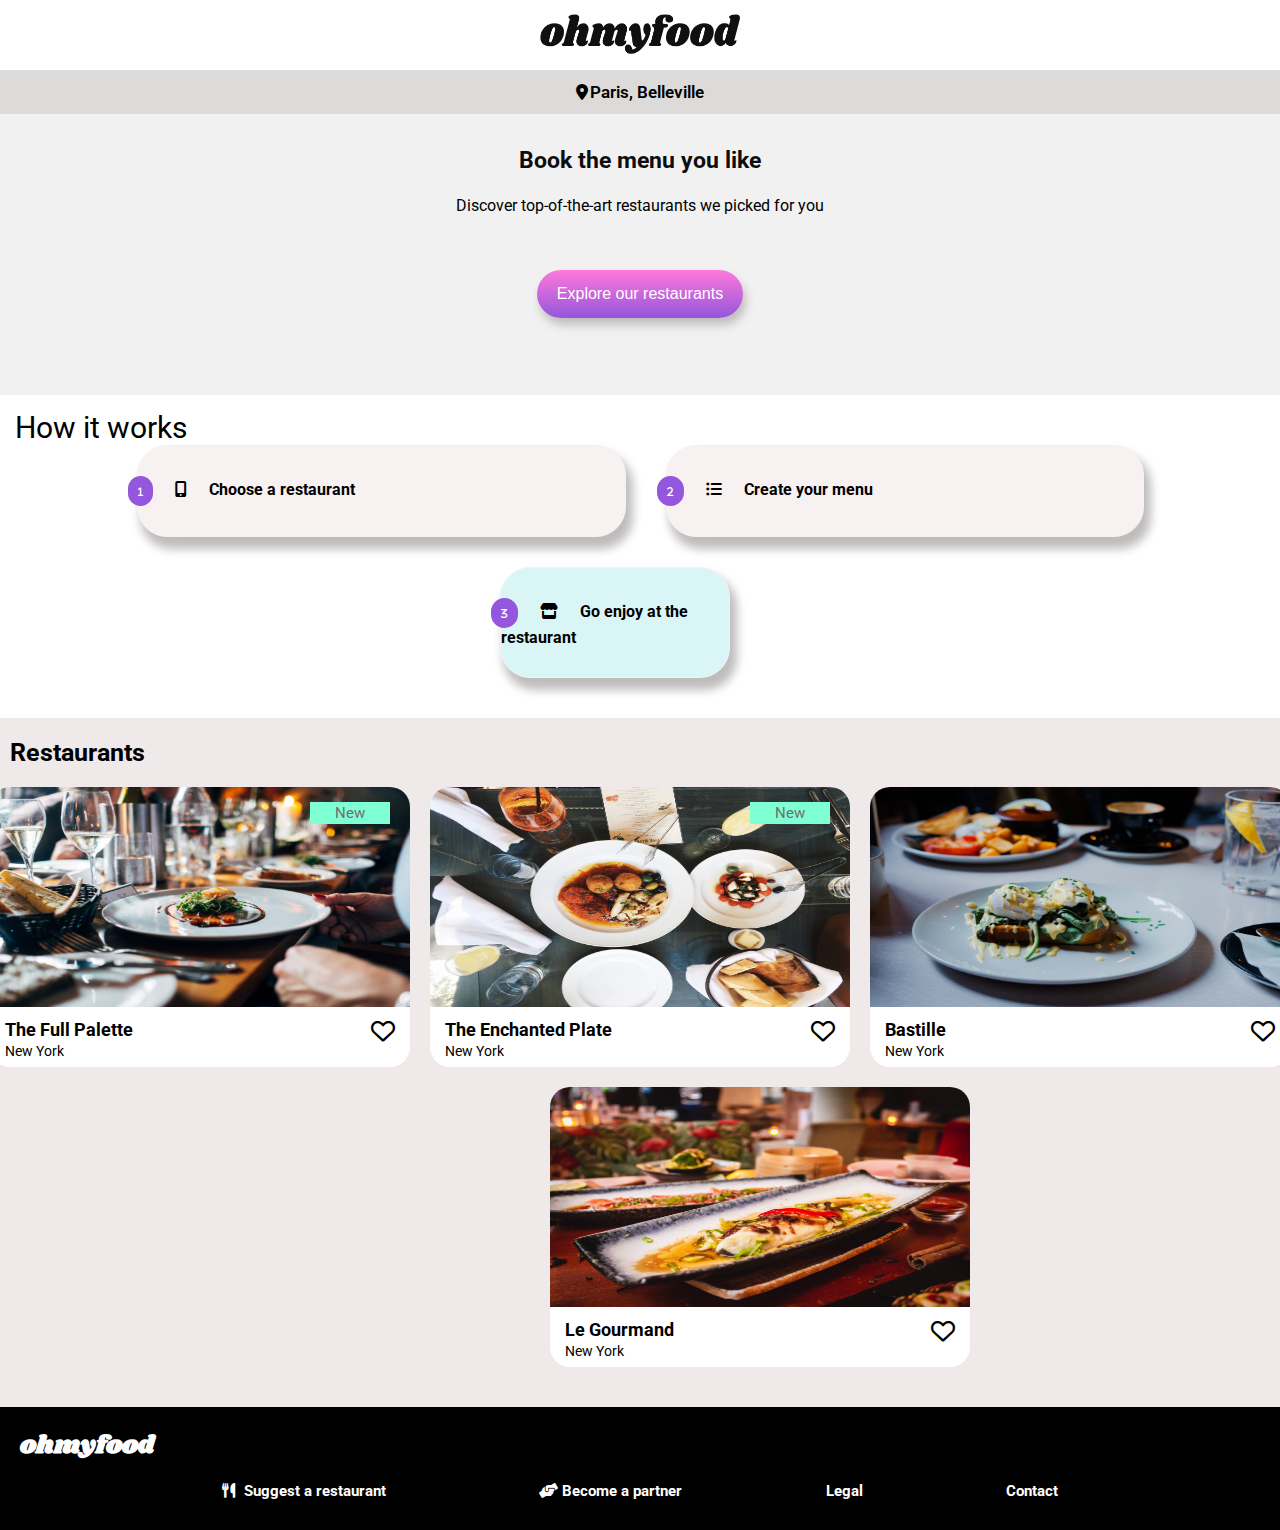
==== index.html @ 6aae21ef "first commit" ====
<!DOCTYPE html>
<html lang="en">
    <head>
        <meta charset="UTF-8">
        <meta name="viewport" content="width=width-device, initial-scale=1.0">
        <link rel="stylesheet" href="sass/main.css">
        <link rel="stylesheet"
          href=https://cdnjs.cloudflare.com/ajax/libs/font-awesome/6.0.0/css/all.min.css>
          <link href="https://fonts.googleapis.com/css2?family=Roboto&amp;display=swap" rel="stylesheet">
          <link href="https://fonts.googleapis.com/css2?family=Shrikhand&amp;display=swap" rel="stylesheet">
        <title> 
            ohmyfood
        </title>
    </head>
    <body>
        <div class="u-center-logo">
            <img id="logo" class="u-center-logo__img-logo"  src="Photo\ohmyfood.png" alt="logo">
        </div>
        <div class="u-center-location">
            <i class="u-center-location__icon fa-solid fa-location-dot"></i>
            <p class="u-center-location__text">Paris, Belleville</p>   
        </div>

        <div class="head">
            <h1 class="head__title">Book the menu you like</h1>
            <p class="head__first-paragraph"> Discover top-of-the-art restaurants we picked for you </p>
            <button class="head__first-btn" ><p  class="head__first-btn__text">Explore our restaurants</p></button>
        </div>
      <p class="sec-paragraph">How it works</p>


      <div class="how-it-works">
      <div class="how-it-works__first-row">
          <div class="how-it-works__btn how-it-works__btn--grey">
                <i class="fa-solid fa-1 how-it-works__btn__nr"></i>
                <i class="fa-solid fa-mobile-screen-button how-it-works__btn__icon"></i> 
               <p class="how-it-works__btn__text"> Choose a restaurant</p>
          </div>

          <div class="how-it-works__btn how-it-works__btn--grey">
            
                <i class="fa-solid fa-2 how-it-works__btn__nr"></i>
                <i class="fa-solid fa-list-ul how-it-works__btn__icon"></i>
                <p class="how-it-works__btn__text">Create your menu</p>
          </div>
      </div>

          <div class="how-it-works__btn how-it-works__btn--blue">
            
            
                <i class="fa-solid fa-3 how-it-works__btn__nr"></i>
                <i class="fa-solid fa-store how-it-works__btn__icon"></i>
                <p class="how-it-works__btn__text"> Go enjoy at the restaurant</p>
          </div> 
      </div>

      <div class="restaurants">
          <p class="restaurants__text">Restaurants</p>
          <div class="restaurants__first-row">
              <a class="link" href="file:///C:/Users/erisa/OneDrive/Desktop/Project_2_vs/palette.html">
          <figure class="restaurants__fig">
              <div class="restaurants__fig__new"><div class="restaurants__fig__new__top-right">New</div>
              <img  src="Photo/restaurants/jay-wennington-N_Y88TWmGwA-unsplash.jpg" 
              class="restaurants__fig__img "></div>
              <figcaption class="restaurants__fig__figcaption"><div class="div-nameRestaurant-heart">
                  <span class="restaurants__fig__name">The Full Palette </span>
                <i class="fa-regular fa-heart"></i></div>
                <p class="New-York">New York</p>
            </figcaption>
          </figure>
          </a>

          <a class="link" href="file:///C:/Users/erisa/OneDrive/Desktop/Project_2_vs/enchanted.html">
          <figure class="restaurants__fig">
            <div class="restaurants__fig__new"><div class="restaurants__fig__new__top-right">New</div>
            <img  src="Photo/restaurants/stil-u2Lp8tXIcjw-unsplash.jpg" 
            class="restaurants__fig__img "></div> 
            
            <figcaption class="restaurants__fig__figcaption"><div class="div-nameRestaurant-heart">
                <span class="restaurants__fig__name">The Enchanted Plate</span>
                 <i class="fa-regular fa-heart"></i></div>
                 <p class="New-York">New York</p>
                </figcaption>
        </figure>
          </a>

          <a class="link" href="file:///C:/Users/erisa/OneDrive/Desktop/Project_2_vs/bastille.html">
        <figure class="restaurants__fig">
            <img src="Photo/restaurants/toa-heftiba-DQKerTsQwi0-unsplash.jpg" 
            class="restaurants__fig__img" >
            <figcaption class="restaurants__fig__figcaption"><div class="div-nameRestaurant-heart">
                <span class="restaurants__fig__name">Bastille</span>
                <i class="fa-regular fa-heart"></i></div>
                <p class="New-York">New York</p>
            </figcaption>
        </figure>
          </a>
      </div>

        
      <div class="restaurants__sec-row">
          <a class="link" href="file:///C:/Users/erisa/OneDrive/Desktop/Project_2_vs/leGourmand.html">
        <figure class="restaurants__fig">
            <img src="Photo/restaurants/louis-hansel-shotsoflouis-qNBGVyOCY8Q-unsplash.jpg" class="restaurants__fig__img">
            <figcaption class="restaurants__fig__figcaption">
                <div class="div-nameRestaurant-heart"><span class="restaurants__fig__name">Le Gourmand</span>
                <i class="fa-regular fa-heart"></i></div>
                <p class="New-York">New York</p>
            </figcaption>
        </figure>
    </a>
      </div>
      </div>
      <footer class="footer">
        <a class="footer__title"  href="#">ohmyfood</a>
        <div class="footer__paragraphs">
            <p class="footer__paragraphs__info">
                <i class="fa-solid fa-utensils footer__paragraphs__info__utensils"></i>
                Suggest a restaurant</p>
            <p class="footer__paragraphs__info footer__paragraphs__info--2">
                <i class="fa-solid fa-handshake-angle fotter__paragraphs__info__handshake"></i>
                Become a partner</p>
            <p class="footer__paragraphs__info">Legal</p>
            <p class="footer__paragraphs__info">Contact</p>
        </div> 
    </footer>
    
    </body>
</html>
---- sass/main.css ----
@-webkit-keyframes filling-heart {
  0% {
    background-color: white;
  }
  30% {
    background-color: #cd5b9d;
    -webkit-box-shadow: #cd5b9d;
            box-shadow: #cd5b9d;
  }
  100% {
    background-color: #cd5b9d;
    color: #cd5b9d;
    -webkit-box-shadow: #cd5b9d;
            box-shadow: #cd5b9d;
  }
}

@keyframes filling-heart {
  0% {
    background-color: white;
  }
  30% {
    background-color: #cd5b9d;
    -webkit-box-shadow: #cd5b9d;
            box-shadow: #cd5b9d;
  }
  100% {
    background-color: #cd5b9d;
    color: #cd5b9d;
    -webkit-box-shadow: #cd5b9d;
            box-shadow: #cd5b9d;
  }
}

@-webkit-keyframes moveInBottom {
  0% {
    opacity: 0;
    -webkit-transform: translateY(2rem);
            transform: translateY(2rem);
  }
  20% {
    opacity: 0;
  }
  70% {
    opacity: 0.5;
  }
  100% {
    opacity: 1;
    -webkit-transform: translate(0);
            transform: translate(0);
  }
}

@keyframes moveInBottom {
  0% {
    opacity: 0;
    -webkit-transform: translateY(2rem);
            transform: translateY(2rem);
  }
  20% {
    opacity: 0;
  }
  70% {
    opacity: 0.5;
  }
  100% {
    opacity: 1;
    -webkit-transform: translate(0);
            transform: translate(0);
  }
}

@-webkit-keyframes shiftButton {
  0% {
    opacity: 0;
    -webkit-transform: translateX(1rem);
            transform: translateX(1rem);
  }
  100% {
    -webkit-transform: translate(-5.5rem);
            transform: translate(-5.5rem);
    opacity: 1;
  }
}

@keyframes shiftButton {
  0% {
    opacity: 0;
    -webkit-transform: translateX(1rem);
            transform: translateX(1rem);
  }
  100% {
    -webkit-transform: translate(-5.5rem);
            transform: translate(-5.5rem);
    opacity: 1;
  }
}

@-webkit-keyframes shiftPrice {
  0% {
    left: 0rem;
    top: 0rem;
  }
  100% {
    right: 5.5rem;
    top: 0rem;
  }
}

@keyframes shiftPrice {
  0% {
    left: 0rem;
    top: 0rem;
  }
  100% {
    right: 5.5rem;
    top: 0rem;
  }
}

/*@keyframes textRetreat {
    0% { width:29.5rem;

    }

    100%{
    width: 24rem;
    white-space: nowrap;
    overflow: hidden;
    text-overflow: ellipsis;
    resize: horizontal;
    }
  }*/
@-webkit-keyframes rotate {
  50% {
    -webkit-transform: rotate(180deg);
            transform: rotate(180deg);
  }
}
@keyframes rotate {
  50% {
    -webkit-transform: rotate(180deg);
            transform: rotate(180deg);
  }
}

/* Here will go the basic definitions of our entire project , they are valuable for all our project*/
* {
  margin: 0;
  padding: 0;
  -webkit-box-sizing: border-box;
          box-sizing: border-box;
}

html {
  font-size: 62.5%;
}

body {
  font-family: 'Roboto', sans-serif;
}

.head__first-btn {
  border: none;
  margin-bottom: 2.2rem;
  padding: 1.5rem 2rem 1.5rem 2rem;
  border-radius: 3rem;
  background: -webkit-gradient(linear, left top, left bottom, from(#FF79DA), to(#9356DC));
  background: linear-gradient(#FF79DA, #9356DC);
  -webkit-box-shadow: 3px 7px 10px #bfbcbc;
          box-shadow: 3px 7px 10px #bfbcbc;
}

.head__first-btn:hover {
  background: #e96fd5;
  -webkit-box-shadow: 5px 10px 10px #bfbcbc;
          box-shadow: 5px 10px 10px #bfbcbc;
}

.head__first-btn__text {
  color: white;
  font-size: 1.6rem;
}

.head__first-btn--order {
  margin-left: 60rem;
  margin-right: 60rem;
  margin-top: 7rem;
  margin-bottom: 3rem;
}

.fa-heart {
  font-size: x-large;
}

.fa-heart:hover {
  border-top-left-radius: 2rem;
  border-top-right-radius: 2rem;
  border-bottom-left-radius: 4rem;
  border-bottom-right-radius: 4rem;
  border-radius: 10rem;
  -webkit-animation-name: filling-heart;
          animation-name: filling-heart;
  -webkit-animation-duration: 1.5s;
          animation-duration: 1.5s;
  -webkit-animation-fill-mode: forwards;
          animation-fill-mode: forwards;
  -webkit-animation-timing-function: ease-out;
          animation-timing-function: ease-out;
  -webkit-clip-path: path("M12 4.419c-2.826-5.695-11.999-4.064-11.999 3.27 0 7.27 9.903 10.938 11.999 15.311 2.096-4.373 12-8.041 12-15.311 0-7.327-9.17-8.972-12-3.27z");
          clip-path: path("M12 4.419c-2.826-5.695-11.999-4.064-11.999 3.27 0 7.27 9.903 10.938 11.999 15.311 2.096-4.373 12-8.041 12-15.311 0-7.327-9.17-8.972-12-3.27z");
}

.u-center-logo {
  text-align: center;
}

.u-center-logo__img-logo {
  width: 20rem;
  height: 4rem;
  margin-top: 1.4rem;
  margin-bottom: 1.4rem;
}

.footer {
  display: -webkit-box;
  display: -ms-flexbox;
  display: flex;
  -webkit-box-orient: vertical;
  -webkit-box-direction: normal;
      -ms-flex-direction: column;
          flex-direction: column;
  padding-top: 2rem;
  background-color: black;
  padding-bottom: 3rem;
}

.footer__title {
  font-family: Shrikhand, cursive;
  text-decoration: none;
  font-size: 2.5rem;
  color: white;
  font-weight: bolder;
  height: 1.5rem;
  margin-bottom: 2rem;
  margin-left: 2rem;
}

.footer__paragraphs {
  display: -webkit-box;
  display: -ms-flexbox;
  display: flex;
  -webkit-box-orient: horizontal;
  -webkit-box-direction: normal;
      -ms-flex-direction: row;
          flex-direction: row;
  -ms-flex-pack: distribute;
      justify-content: space-around;
  padding-top: 2rem;
  margin-left: 15rem;
  margin-right: 15rem;
}

.footer__paragraphs__info {
  font-size: 1.5rem;
  font-weight: bold;
  color: white;
  background-color: black;
}

.footer__paragraphs__info--2 {
  padding-left: 1rem;
}

.footer__paragraphs__info__utensils {
  margin-right: .5rem;
}

.footer__paragraphs__info__handshake {
  margin-right: 1rem;
}

.footer--sec-page {
  margin-top: 89.5rem;
}

.how-it-works {
  display: -webkit-box;
  display: -ms-flexbox;
  display: flex;
  -webkit-box-orient: vertical;
  -webkit-box-direction: normal;
      -ms-flex-direction: column;
          flex-direction: column;
  -ms-flex-item-align: center;
      align-self: center;
}

.how-it-works__first-row {
  display: -webkit-box;
  display: -ms-flexbox;
  display: flex;
  -webkit-box-orient: horizontal;
  -webkit-box-direction: normal;
      -ms-flex-direction: row;
          flex-direction: row;
  -webkit-box-pack: center;
      -ms-flex-pack: center;
          justify-content: center;
  padding-bottom: 3rem;
}

.how-it-works__btn--blue {
  background-color: #daf5f5;
  margin-left: 50rem;
  margin-right: 55rem;
}

.how-it-works__btn--grey {
  background-color: #f7f1f1;
  margin-left: 2rem;
  margin-right: 2rem;
  padding-right: 27rem;
}

.how-it-works__btn {
  border: 1px solid #f7f1f1;
  padding-top: 3rem;
  padding-bottom: 3rem;
  -webkit-box-shadow: 5px 10px 10px 2px #bfbcbc;
          box-shadow: 5px 10px 10px 2px #bfbcbc;
  border-radius: 3rem;
}

.how-it-works__btn__nr {
  border: 10px solid #9356DC;
  color: white;
  background-color: #9356DC;
  border-radius: 4rem;
  margin-left: -1rem;
}

.how-it-works__btn__icon {
  font-size: medium;
  padding-left: 2rem;
  padding-right: 2rem;
}

.how-it-works__btn__text {
  display: inline;
  font-size: 1.6rem;
  font-weight: 700;
}

.u-center-location {
  text-align: center;
  padding-top: 1.2rem;
  padding-bottom: 1.2rem;
  background-color: #dddada;
}

.u-center-location__icon {
  font-size: medium;
}

.u-center-location__text {
  display: inline;
  font-size: 1.7rem;
  font-weight: 600;
}

.head {
  display: -webkit-box;
  display: -ms-flexbox;
  display: flex;
  -webkit-box-orient: vertical;
  -webkit-box-direction: normal;
      -ms-flex-direction: column;
          flex-direction: column;
  -webkit-box-align: center;
      -ms-flex-align: center;
          align-items: center;
  padding-top: 3.3rem;
  padding-bottom: 5.5rem;
  background-color: #f2f1f1;
}

.head__title {
  margin-bottom: 2.2rem;
  font-size: 2.3rem;
  color: #0d0d0d;
}

.head__first-paragraph {
  margin-bottom: 5.5rem;
  font-size: 1.6rem;
}

.sec-paragraph {
  font-size: 3rem;
  padding-top: 1.5rem;
  padding-left: 1.5rem;
}

/*I think I will write here and than as I continue I will divide it slowly 
because I am getting panicky for the moment and I need to feel calm to continue*/
.link {
  text-decoration: none;
  color: black;
}

.restaurants {
  background-color: #f0e9e9;
  margin-top: 4rem;
  padding-top: 2rem;
  padding-bottom: 4rem;
  display: -webkit-box;
  display: -ms-flexbox;
  display: flex;
  -webkit-box-orient: vertical;
  -webkit-box-direction: normal;
      -ms-flex-direction: column;
          flex-direction: column;
}

.restaurants__text {
  font-size: 2.5rem;
  font-weight: bold;
  padding-bottom: 2rem;
  padding-left: 1rem;
}

.restaurants__first-row {
  display: -webkit-box;
  display: -ms-flexbox;
  display: flex;
  -webkit-box-orient: horizontal;
  -webkit-box-direction: normal;
      -ms-flex-direction: row;
          flex-direction: row;
  -webkit-box-pack: center;
      -ms-flex-pack: center;
          justify-content: center;
  padding-bottom: 2rem;
}

.restaurants__sec-row {
  margin-left: 54rem;
}

.restaurants__fig {
  width: 42rem;
  height: 28rem;
  background-color: white;
  border-radius: 2rem;
  margin-left: 1rem;
  margin-right: 1rem;
  -webkit-box-shadow: 5px 10px 10px px #bfbcbc;
          box-shadow: 5px 10px 10px px #bfbcbc;
}

.restaurants__fig__img {
  width: 42rem;
  height: 22rem;
  border-top-left-radius: 2rem;
  border-top-right-radius: 2rem;
}

.restaurants__fig__figcaption {
  padding-left: 1.5rem;
  padding-right: 1.5rem;
  padding-top: 1rem;
  margin-bottom: 1rem;
}

.restaurants__fig__new {
  position: relative;
  text-align: center;
}

.restaurants__fig__new__top-right {
  position: absolute;
  top: 1.5rem;
  right: 2rem;
  background-color: aquamarine;
  color: #716e6e;
  font-size: 1.5rem;
  padding: .2rem 2.5rem .2rem 2.5rem;
}

.New-York {
  font-size: 1.4rem;
}

.div-nameRestaurant-heart {
  display: -webkit-box;
  display: -ms-flexbox;
  display: flex;
  -webkit-box-orient: horizontal;
  -webkit-box-direction: normal;
      -ms-flex-direction: row;
          flex-direction: row;
  -webkit-box-pack: justify;
      -ms-flex-pack: justify;
          justify-content: space-between;
}

.restaurants__fig__name {
  font-size: 1.8rem;
  font-weight: bold;
}

.fa-arrow-left {
  font-size: 2.5rem;
  margin-top: 3rem;
  margin-right: 62rem;
  margin-left: 2rem;
}

.header-sec-page {
  display: -webkit-box;
  display: -ms-flexbox;
  display: flex;
  -webkit-box-orient: horizontal;
  -webkit-box-direction: normal;
      -ms-flex-direction: row;
          flex-direction: row;
  -webkit-box-pack: start;
      -ms-flex-pack: start;
          justify-content: flex-start;
}

.header-sec-page__arrow {
  text-decoration: none;
  color: black;
}

.img-restaurant {
  max-width: 100%;
  height: auto;
  -webkit-clip-path: inset(40% 0% 40% 0%);
          clip-path: inset(40% 0% 40% 0%);
  margin-top: -40rem;
  margin-bottom: -40rem;
  display: inline;
  padding-bottom: 1rem;
  border-bottom-left-radius: -1rem;
  position: relative;
}

.restaurant {
  background-color: #f2f2f2;
  padding-top: 3rem;
  margin-top: -3.5rem;
  border-top-left-radius: 3rem;
  border-top-right-radius: 3rem;
  padding-right: 8.2rem;
  padding-left: 2rem;
  position: absolute;
}

.restaurant__name {
  font-size: 3rem;
  font-weight: bold;
  font-family: Shrikhand, cursive;
  white-space: nowrap;
  margin-right: 115rem;
}

.div-top {
  display: -webkit-box;
  display: -ms-flexbox;
  display: flex;
  -webkit-box-orient: horizontal;
  -webkit-box-direction: normal;
      -ms-flex-direction: row;
          flex-direction: row;
}

.restaurant__dishes__div {
  display: -webkit-box;
  display: -ms-flexbox;
  display: flex;
  -webkit-box-orient: vertical;
  -webkit-box-direction: normal;
      -ms-flex-direction: column;
          flex-direction: column;
}

.restaurant__dishes__up {
  display: -webkit-box;
  display: -ms-flexbox;
  display: flex;
  -webkit-box-orient: horizontal;
  -webkit-box-direction: normal;
      -ms-flex-direction: row;
          flex-direction: row;
  -webkit-box-pack: center;
      -ms-flex-pack: center;
          justify-content: center;
  padding-bottom: 2rem;
}

.restaurant__dishes {
  display: -webkit-box;
  display: -ms-flexbox;
  display: flex;
  -webkit-box-orient: vertical;
  -webkit-box-direction: normal;
      -ms-flex-direction: column;
          flex-direction: column;
  margin-top: 3rem;
}

.restaurant__dishes--3 {
  margin-left: 47rem;
  margin-right: 45rem;
}

.restaurant__dishes--animated-1 {
  -webkit-animation: moveInBottom 2s ease-out;
          animation: moveInBottom 2s ease-out;
}

.restaurant__dishes--animated-2 {
  -webkit-animation: moveInBottom 2s ease-out;
          animation: moveInBottom 2s ease-out;
  -webkit-animation-delay: .05s;
          animation-delay: .05s;
}

.restaurant__dishes--animated-3 {
  -webkit-animation: moveInBottom 2s ease-out;
          animation: moveInBottom 2s ease-out;
  -webkit-animation-delay: .2s;
          animation-delay: .2s;
}

.dishes-order {
  font-size: 1.6rem;
  padding-top: 3rem;
  margin-bottom: .5rem;
  -webkit-text-decoration: double;
          text-decoration: double;
}

.dishes-order__underline {
  border: 2px solid #99E2D0;
  height: 3px;
  width: 4rem;
  margin-bottom: 1.5rem;
  margin-left: 4px;
}

.dishes {
  border: 1px solid #bfbcbc;
  -webkit-box-shadow: 1px 3px 10px 3px #bfbcbc;
          box-shadow: 1px 3px 10px 3px #bfbcbc;
  font-size: 1.4rem;
  border-radius: 1.5rem;
  margin-bottom: 1.5rem;
  height: 7rem;
  width: 48rem;
  padding: 1rem;
  padding-bottom: 2rem;
}

.dishes--1 {
  margin-right: 5rem;
}

.dishes__name {
  display: block;
  padding-bottom: 1rem;
  font-weight: bolder;
}

.dishes__price {
  padding-left: 3rem;
  padding-right: 1rem;
  font-weight: bolder;
}

.dishes__ingredients {
  display: -webkit-box;
  display: -ms-flexbox;
  display: flex;
  -webkit-box-orient: horizontal;
  -webkit-box-direction: normal;
      -ms-flex-direction: row;
          flex-direction: row;
  -webkit-box-pack: justify;
      -ms-flex-pack: justify;
          justify-content: space-between;
}

.try {
  display: -webkit-box;
  display: -ms-flexbox;
  display: flex;
  -webkit-box-orient: horizontal;
  -webkit-box-direction: normal;
      -ms-flex-direction: row;
          flex-direction: row;
  /*&:hover > .try__ingredients__dish{
        animation: textRetreat 1s ease-out;
        animation-fill-mode: forwards;  
    }*/
  /*&:hover > .try__writtings{
        white-space: nowrap;
        overflow: hidden;
        text-overflow: ellipsis;
    }*/
  /* &:hover  .try__price{
        animation: shiftPrice 1s;

     }*/
}

.try__green-box {
  display: inline;
  padding: 1rem 2rem 0rem 2rem;
  border-bottom-right-radius: 1.5rem;
  border-top-right-radius: 1.5rem;
  background-color: #79c9b5;
  margin-left: -1rem;
  margin-bottom: 1.4rem;
  opacity: 0;
}

.try:hover > .try__green-box {
  -webkit-animation: shiftButton 2s ease-out;
          animation: shiftButton 2s ease-out;
  -webkit-animation-fill-mode: forwards;
          animation-fill-mode: forwards;
  /*&:hover{
            animation: rotate 2s infinite;
        }*/
}

.try__dishes {
  border: 1px solid #bfbcbc;
  -webkit-box-shadow: 1px 3px 10px 3px #bfbcbc;
          box-shadow: 1px 3px 10px 3px #bfbcbc;
  font-size: 1.4rem;
  border-radius: 1.5rem;
  margin-bottom: 1.5rem;
  height: 7rem;
  width: 48rem;
  padding: 1rem;
  padding-bottom: 2rem;
  display: -webkit-box;
  display: -ms-flexbox;
  display: flex;
  -webkit-box-orient: horizontal;
  -webkit-box-direction: normal;
      -ms-flex-direction: row;
          flex-direction: row;
  -webkit-box-pack: justify;
      -ms-flex-pack: justify;
          justify-content: space-between;
}

.try__writtings {
  display: -webkit-box;
  display: -ms-flexbox;
  display: flex;
  -webkit-box-orient: vertical;
  -webkit-box-direction: normal;
      -ms-flex-direction: column;
          flex-direction: column;
  -ms-flex-pack: distribute;
      justify-content: space-around;
}

.try__price {
  font-weight: bolder;
  display: inline;
  margin-top: 3rem;
  margin-right: 1rem;
  position: relative;
}

.try__writtings:hover + .try__price {
  -webkit-animation: shiftPrice 1s ease-out;
          animation: shiftPrice 1s ease-out;
  -webkit-animation-fill-mode: forwards;
          animation-fill-mode: forwards;
}

.try__ingredients-dish {
  margin-top: -.5rem;
  padding-bottom: 1.5rem;
}

.try__ingredients-dish::before {
  content: "\A";
  white-space: pre;
}

.try__name-dish {
  font-weight: bolder;
}

.fa-circle-check {
  margin-top: 0.5rem;
  font-size: 2.5rem;
  color: white;
}

.fa-circle-check:hover {
  -webkit-animation: rotate 2s infinite;
          animation: rotate 2s infinite;
}
/*# sourceMappingURL=main.css.map */
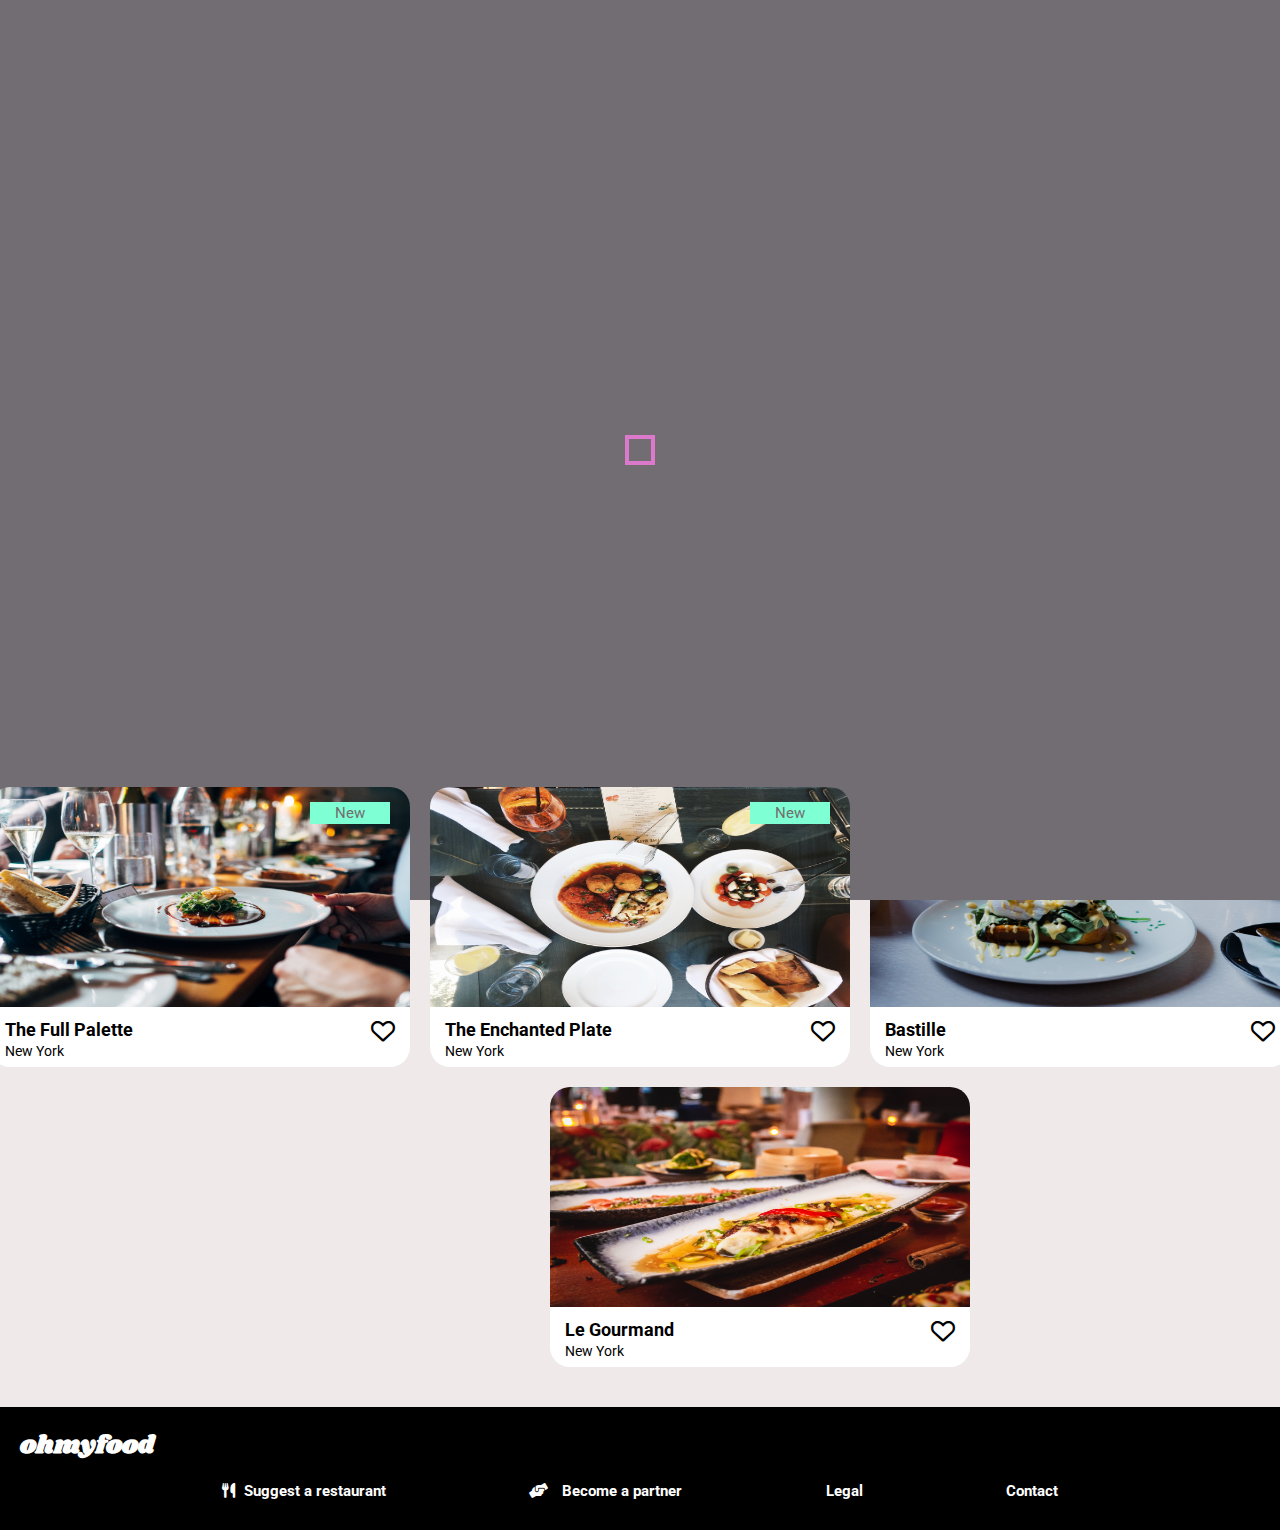
==== commit fe767914: "Working with SASS" ====
--- a/index.html
+++ b/index.html
@@ -12,6 +12,7 @@
             ohmyfood
         </title>
     </head>
+    <div class="loader-wrapper"><span class="loader"><span class="loader-inner"></span></span></div>
     <body>
         <div class="u-center-logo">
             <img id="logo" class="u-center-logo__img-logo"  src="Photo\ohmyfood.png" alt="logo">
@@ -117,13 +118,15 @@
             <p class="footer__paragraphs__info">
                 <i class="fa-solid fa-utensils footer__paragraphs__info__utensils"></i>
                 Suggest a restaurant</p>
-            <p class="footer__paragraphs__info footer__paragraphs__info--2">
-                <i class="fa-solid fa-handshake-angle fotter__paragraphs__info__handshake"></i>
+            <p class="footer__paragraphs__info footer__paragraphs--2">
+                <i class="fa-solid fa-handshake-angle footer__paragraphs__info__handshake"></i>
                 Become a partner</p>
             <p class="footer__paragraphs__info">Legal</p>
-            <p class="footer__paragraphs__info">Contact</p>
+            <!--<p class="footer__paragraphs__info"></p>-->
+            <a  class=" footer__paragraphs__info footer__paragraphs__contact" href="mailto:paul@myfood.com" style="text-decoration: none;">Contact</a>
         </div> 
     </footer>
+
+    </body>
     
-    </body>
 </html>--- a/sass/main.css
+++ b/sass/main.css
@@ -3,40 +3,33 @@
     background-color: white;
   }
   30% {
-    background-color: #cd5b9d;
-    -webkit-box-shadow: #cd5b9d;
-            box-shadow: #cd5b9d;
-  }
-  100% {
-    background-color: #cd5b9d;
-    color: #cd5b9d;
-    -webkit-box-shadow: #cd5b9d;
-            box-shadow: #cd5b9d;
-  }
-}
-
+    background-color: rgb(205, 91, 157);
+    box-shadow: rgb(205, 91, 157);
+  }
+  100% {
+    background-color: rgb(205, 91, 157);
+    color: rgb(205, 91, 157);
+    box-shadow: rgb(205, 91, 157);
+  }
+}
 @keyframes filling-heart {
   0% {
     background-color: white;
   }
   30% {
-    background-color: #cd5b9d;
-    -webkit-box-shadow: #cd5b9d;
-            box-shadow: #cd5b9d;
-  }
-  100% {
-    background-color: #cd5b9d;
-    color: #cd5b9d;
-    -webkit-box-shadow: #cd5b9d;
-            box-shadow: #cd5b9d;
-  }
-}
-
+    background-color: rgb(205, 91, 157);
+    box-shadow: rgb(205, 91, 157);
+  }
+  100% {
+    background-color: rgb(205, 91, 157);
+    color: rgb(205, 91, 157);
+    box-shadow: rgb(205, 91, 157);
+  }
+}
 @-webkit-keyframes moveInBottom {
   0% {
     opacity: 0;
-    -webkit-transform: translateY(2rem);
-            transform: translateY(2rem);
+    transform: translateY(2rem);
   }
   20% {
     opacity: 0;
@@ -46,16 +39,13 @@
   }
   100% {
     opacity: 1;
-    -webkit-transform: translate(0);
-            transform: translate(0);
-  }
-}
-
+    transform: translate(0);
+  }
+}
 @keyframes moveInBottom {
   0% {
     opacity: 0;
-    -webkit-transform: translateY(2rem);
-            transform: translateY(2rem);
+    transform: translateY(2rem);
   }
   20% {
     opacity: 0;
@@ -65,37 +55,29 @@
   }
   100% {
     opacity: 1;
-    -webkit-transform: translate(0);
-            transform: translate(0);
-  }
-}
-
+    transform: translate(0);
+  }
+}
 @-webkit-keyframes shiftButton {
   0% {
     opacity: 0;
-    -webkit-transform: translateX(1rem);
-            transform: translateX(1rem);
-  }
-  100% {
-    -webkit-transform: translate(-5.5rem);
-            transform: translate(-5.5rem);
+    transform: translateX(1rem);
+  }
+  100% {
+    transform: translate(-5.5rem);
     opacity: 1;
   }
 }
-
 @keyframes shiftButton {
   0% {
     opacity: 0;
-    -webkit-transform: translateX(1rem);
-            transform: translateX(1rem);
-  }
-  100% {
-    -webkit-transform: translate(-5.5rem);
-            transform: translate(-5.5rem);
+    transform: translateX(1rem);
+  }
+  100% {
+    transform: translate(-5.5rem);
     opacity: 1;
   }
 }
-
 @-webkit-keyframes shiftPrice {
   0% {
     left: 0rem;
@@ -106,7 +88,6 @@
     top: 0rem;
   }
 }
-
 @keyframes shiftPrice {
   0% {
     left: 0rem;
@@ -117,39 +98,151 @@
     top: 0rem;
   }
 }
-
-/*@keyframes textRetreat {
-    0% { width:29.5rem;
-
-    }
-
-    100%{
-    width: 24rem;
-    white-space: nowrap;
-    overflow: hidden;
-    text-overflow: ellipsis;
-    resize: horizontal;
-    }
-  }*/
 @-webkit-keyframes rotate {
+  from {
+    transform: rotate(0deg);
+  }
+  to {
+    transform: rotate(360deg);
+  }
+}
+@keyframes rotate {
+  from {
+    transform: rotate(0deg);
+  }
+  to {
+    transform: rotate(360deg);
+  }
+}
+@-webkit-keyframes rotate-reverse {
+  from {
+    transform: rotate(360deg);
+  }
+  to {
+    transform: rotate(0deg);
+  }
+}
+@keyframes rotate-reverse {
+  from {
+    transform: rotate(360deg);
+  }
+  to {
+    transform: rotate(0deg);
+  }
+}
+@-webkit-keyframes loader-wrapper {
+  0% {
+    opacity: 100%;
+    z-index: 1000;
+  }
+  25% {
+    opacity: 75%;
+  }
   50% {
-    -webkit-transform: rotate(180deg);
-            transform: rotate(180deg);
-  }
-}
-@keyframes rotate {
+    opacity: 50%;
+  }
+  75% {
+    opacity: 25%;
+  }
+  100% {
+    opacity: 0%;
+    z-index: -10;
+  }
+}
+@keyframes loader-wrapper {
+  0% {
+    opacity: 100%;
+    z-index: 1000;
+  }
+  25% {
+    opacity: 75%;
+  }
   50% {
-    -webkit-transform: rotate(180deg);
-            transform: rotate(180deg);
-  }
-}
-
+    opacity: 50%;
+  }
+  75% {
+    opacity: 25%;
+  }
+  100% {
+    opacity: 0%;
+    z-index: -10;
+  }
+}
+@-webkit-keyframes loader {
+  0% {
+    transform: rotate(0deg);
+  }
+  25% {
+    transform: rotate(180deg);
+  }
+  50% {
+    transform: rotate(180deg);
+  }
+  75% {
+    transform: rotate(360deg);
+  }
+  100% {
+    transform: rotate(360deg);
+  }
+}
+@keyframes loader {
+  0% {
+    transform: rotate(0deg);
+  }
+  25% {
+    transform: rotate(180deg);
+  }
+  50% {
+    transform: rotate(180deg);
+  }
+  75% {
+    transform: rotate(360deg);
+  }
+  100% {
+    transform: rotate(360deg);
+  }
+}
+@-webkit-keyframes loader-inner {
+  0% {
+    height: 0%;
+  }
+  25% {
+    height: 0%;
+  }
+  50% {
+    height: 100%;
+  }
+  75% {
+    height: 100%;
+  }
+  100% {
+    height: 0%;
+  }
+}
+@keyframes loader-inner {
+  0% {
+    height: 0%;
+  }
+  25% {
+    height: 0%;
+  }
+  50% {
+    height: 100%;
+  }
+  75% {
+    height: 100%;
+  }
+  100% {
+    height: 0%;
+  }
+}
 /* Here will go the basic definitions of our entire project , they are valuable for all our project*/
-* {
+*,
+*::after,
+*::before {
   margin: 0;
   padding: 0;
-  -webkit-box-sizing: border-box;
-          box-sizing: border-box;
+  box-sizing: inherit;
 }
 
 html {
@@ -157,7 +250,8 @@
 }
 
 body {
-  font-family: 'Roboto', sans-serif;
+  box-sizing: border-box;
+  font-family: "Roboto", sans-serif;
 }
 
 .head__first-btn {
@@ -165,23 +259,17 @@
   margin-bottom: 2.2rem;
   padding: 1.5rem 2rem 1.5rem 2rem;
   border-radius: 3rem;
-  background: -webkit-gradient(linear, left top, left bottom, from(#FF79DA), to(#9356DC));
   background: linear-gradient(#FF79DA, #9356DC);
-  -webkit-box-shadow: 3px 7px 10px #bfbcbc;
-          box-shadow: 3px 7px 10px #bfbcbc;
-}
-
+  box-shadow: 3px 7px 10px rgb(191, 188, 188);
+}
 .head__first-btn:hover {
   background: #e96fd5;
-  -webkit-box-shadow: 5px 10px 10px #bfbcbc;
-          box-shadow: 5px 10px 10px #bfbcbc;
-}
-
+  box-shadow: 5px 10px 10px rgb(191, 188, 188);
+}
 .head__first-btn__text {
   color: white;
   font-size: 1.6rem;
 }
-
 .head__first-btn--order {
   margin-left: 60rem;
   margin-right: 60rem;
@@ -192,7 +280,6 @@
 .fa-heart {
   font-size: x-large;
 }
-
 .fa-heart:hover {
   border-top-left-radius: 2rem;
   border-top-right-radius: 2rem;
@@ -214,7 +301,6 @@
 .u-center-logo {
   text-align: center;
 }
-
 .u-center-logo__img-logo {
   width: 20rem;
   height: 4rem;
@@ -223,18 +309,12 @@
 }
 
 .footer {
-  display: -webkit-box;
-  display: -ms-flexbox;
-  display: flex;
-  -webkit-box-orient: vertical;
-  -webkit-box-direction: normal;
-      -ms-flex-direction: column;
-          flex-direction: column;
+  display: flex;
+  flex-direction: column;
   padding-top: 2rem;
   background-color: black;
   padding-bottom: 3rem;
 }
-
 .footer__title {
   font-family: Shrikhand, cursive;
   text-decoration: none;
@@ -245,37 +325,26 @@
   margin-bottom: 2rem;
   margin-left: 2rem;
 }
-
 .footer__paragraphs {
-  display: -webkit-box;
-  display: -ms-flexbox;
-  display: flex;
-  -webkit-box-orient: horizontal;
-  -webkit-box-direction: normal;
-      -ms-flex-direction: row;
-          flex-direction: row;
-  -ms-flex-pack: distribute;
-      justify-content: space-around;
+  display: flex;
+  flex-direction: row;
+  justify-content: space-around;
   padding-top: 2rem;
   margin-left: 15rem;
   margin-right: 15rem;
 }
-
 .footer__paragraphs__info {
   font-size: 1.5rem;
   font-weight: bold;
   color: white;
   background-color: black;
 }
-
 .footer__paragraphs__info--2 {
   padding-left: 1rem;
 }
-
 .footer__paragraphs__info__utensils {
-  margin-right: .5rem;
-}
-
+  margin-right: 0.5rem;
+}
 .footer__paragraphs__info__handshake {
   margin-right: 1rem;
 }
@@ -285,53 +354,38 @@
 }
 
 .how-it-works {
-  display: -webkit-box;
-  display: -ms-flexbox;
-  display: flex;
-  -webkit-box-orient: vertical;
-  -webkit-box-direction: normal;
-      -ms-flex-direction: column;
-          flex-direction: column;
-  -ms-flex-item-align: center;
-      align-self: center;
+  display: flex;
+  flex-direction: column;
+  align-self: center;
 }
 
 .how-it-works__first-row {
-  display: -webkit-box;
-  display: -ms-flexbox;
-  display: flex;
-  -webkit-box-orient: horizontal;
-  -webkit-box-direction: normal;
-      -ms-flex-direction: row;
-          flex-direction: row;
-  -webkit-box-pack: center;
-      -ms-flex-pack: center;
-          justify-content: center;
+  display: flex;
+  flex-direction: row;
+  justify-content: center;
   padding-bottom: 3rem;
 }
 
 .how-it-works__btn--blue {
-  background-color: #daf5f5;
+  background-color: rgb(218, 245, 245);
   margin-left: 50rem;
   margin-right: 55rem;
 }
 
 .how-it-works__btn--grey {
-  background-color: #f7f1f1;
+  background-color: rgb(247, 241, 241);
   margin-left: 2rem;
   margin-right: 2rem;
   padding-right: 27rem;
 }
 
 .how-it-works__btn {
-  border: 1px solid #f7f1f1;
+  border: 1px solid rgb(247, 241, 241);
   padding-top: 3rem;
   padding-bottom: 3rem;
-  -webkit-box-shadow: 5px 10px 10px 2px #bfbcbc;
-          box-shadow: 5px 10px 10px 2px #bfbcbc;
+  box-shadow: 5px 10px 10px 2px rgb(191, 188, 188);
   border-radius: 3rem;
 }
-
 .how-it-works__btn__nr {
   border: 10px solid #9356DC;
   color: white;
@@ -339,13 +393,11 @@
   border-radius: 4rem;
   margin-left: -1rem;
 }
-
 .how-it-works__btn__icon {
   font-size: medium;
   padding-left: 2rem;
   padding-right: 2rem;
 }
-
 .how-it-works__btn__text {
   display: inline;
   font-size: 1.6rem;
@@ -356,13 +408,11 @@
   text-align: center;
   padding-top: 1.2rem;
   padding-bottom: 1.2rem;
-  background-color: #dddada;
-}
-
+  background-color: rgb(221, 218, 218);
+}
 .u-center-location__icon {
   font-size: medium;
 }
-
 .u-center-location__text {
   display: inline;
   font-size: 1.7rem;
@@ -370,27 +420,18 @@
 }
 
 .head {
-  display: -webkit-box;
-  display: -ms-flexbox;
-  display: flex;
-  -webkit-box-orient: vertical;
-  -webkit-box-direction: normal;
-      -ms-flex-direction: column;
-          flex-direction: column;
-  -webkit-box-align: center;
-      -ms-flex-align: center;
-          align-items: center;
+  display: flex;
+  flex-direction: column;
+  align-items: center;
   padding-top: 3.3rem;
   padding-bottom: 5.5rem;
-  background-color: #f2f1f1;
-}
-
+  background-color: rgb(242, 241, 241);
+}
 .head__title {
   margin-bottom: 2.2rem;
   font-size: 2.3rem;
-  color: #0d0d0d;
-}
-
+  color: rgb(13, 13, 13);
+}
 .head__first-paragraph {
   margin-bottom: 5.5rem;
   font-size: 1.6rem;
@@ -402,52 +443,71 @@
   padding-left: 1.5rem;
 }
 
-/*I think I will write here and than as I continue I will divide it slowly 
-because I am getting panicky for the moment and I need to feel calm to continue*/
+.loader-wrapper {
+  width: 100%;
+  height: 100%;
+  position: fixed;
+  top: 0;
+  left: 0;
+  background-color: #716d72;
+  display: flex;
+  justify-content: center;
+  align-items: center;
+  -webkit-animation-name: loader-wrapper;
+          animation-name: loader-wrapper;
+  -webkit-animation-duration: 5s;
+          animation-duration: 5s;
+  -webkit-animation-fill-mode: forwards;
+          animation-fill-mode: forwards;
+}
+
+.loader {
+  display: inline-block;
+  width: 30px;
+  height: 30px;
+  position: fixed;
+  border: 4px solid rgb(220, 121, 202);
+  -webkit-animation: loader 4s infinite ease;
+          animation: loader 4s infinite ease;
+}
+
+.loader-inner {
+  vertical-align: top;
+  display: inline-block;
+  width: 100%;
+  background-color: rgb(209, 49, 180);
+  -webkit-animation: loader-inner 4s infinite ease-in;
+          animation: loader-inner 4s infinite ease-in;
+}
+
 .link {
   text-decoration: none;
   color: black;
 }
 
 .restaurants {
-  background-color: #f0e9e9;
+  background-color: rgb(240, 233, 233);
   margin-top: 4rem;
   padding-top: 2rem;
   padding-bottom: 4rem;
-  display: -webkit-box;
-  display: -ms-flexbox;
-  display: flex;
-  -webkit-box-orient: vertical;
-  -webkit-box-direction: normal;
-      -ms-flex-direction: column;
-          flex-direction: column;
-}
-
+  display: flex;
+  flex-direction: column;
+}
 .restaurants__text {
   font-size: 2.5rem;
   font-weight: bold;
   padding-bottom: 2rem;
   padding-left: 1rem;
 }
-
 .restaurants__first-row {
-  display: -webkit-box;
-  display: -ms-flexbox;
-  display: flex;
-  -webkit-box-orient: horizontal;
-  -webkit-box-direction: normal;
-      -ms-flex-direction: row;
-          flex-direction: row;
-  -webkit-box-pack: center;
-      -ms-flex-pack: center;
-          justify-content: center;
+  display: flex;
+  flex-direction: row;
+  justify-content: center;
   padding-bottom: 2rem;
 }
-
 .restaurants__sec-row {
   margin-left: 54rem;
 }
-
 .restaurants__fig {
   width: 42rem;
   height: 28rem;
@@ -455,37 +515,32 @@
   border-radius: 2rem;
   margin-left: 1rem;
   margin-right: 1rem;
-  -webkit-box-shadow: 5px 10px 10px px #bfbcbc;
-          box-shadow: 5px 10px 10px px #bfbcbc;
-}
-
+  box-shadow: 5px 10px 10px px rgb(191, 188, 188);
+}
 .restaurants__fig__img {
   width: 42rem;
   height: 22rem;
   border-top-left-radius: 2rem;
   border-top-right-radius: 2rem;
 }
-
 .restaurants__fig__figcaption {
   padding-left: 1.5rem;
   padding-right: 1.5rem;
   padding-top: 1rem;
   margin-bottom: 1rem;
 }
-
 .restaurants__fig__new {
   position: relative;
   text-align: center;
 }
-
 .restaurants__fig__new__top-right {
   position: absolute;
   top: 1.5rem;
   right: 2rem;
   background-color: aquamarine;
-  color: #716e6e;
+  color: rgb(113, 110, 110);
   font-size: 1.5rem;
-  padding: .2rem 2.5rem .2rem 2.5rem;
+  padding: 0.2rem 2.5rem 0.2rem 2.5rem;
 }
 
 .New-York {
@@ -493,16 +548,9 @@
 }
 
 .div-nameRestaurant-heart {
-  display: -webkit-box;
-  display: -ms-flexbox;
-  display: flex;
-  -webkit-box-orient: horizontal;
-  -webkit-box-direction: normal;
-      -ms-flex-direction: row;
-          flex-direction: row;
-  -webkit-box-pack: justify;
-      -ms-flex-pack: justify;
-          justify-content: space-between;
+  display: flex;
+  flex-direction: row;
+  justify-content: space-between;
 }
 
 .restaurants__fig__name {
@@ -518,18 +566,10 @@
 }
 
 .header-sec-page {
-  display: -webkit-box;
-  display: -ms-flexbox;
-  display: flex;
-  -webkit-box-orient: horizontal;
-  -webkit-box-direction: normal;
-      -ms-flex-direction: row;
-          flex-direction: row;
-  -webkit-box-pack: start;
-      -ms-flex-pack: start;
-          justify-content: flex-start;
-}
-
+  display: flex;
+  flex-direction: row;
+  justify-content: flex-start;
+}
 .header-sec-page__arrow {
   text-decoration: none;
   color: black;
@@ -558,7 +598,6 @@
   padding-left: 2rem;
   position: absolute;
 }
-
 .restaurant__name {
   font-size: 3rem;
   font-weight: bold;
@@ -568,82 +607,56 @@
 }
 
 .div-top {
-  display: -webkit-box;
-  display: -ms-flexbox;
-  display: flex;
-  -webkit-box-orient: horizontal;
-  -webkit-box-direction: normal;
-      -ms-flex-direction: row;
-          flex-direction: row;
+  display: flex;
+  flex-direction: row;
 }
 
 .restaurant__dishes__div {
-  display: -webkit-box;
-  display: -ms-flexbox;
-  display: flex;
-  -webkit-box-orient: vertical;
-  -webkit-box-direction: normal;
-      -ms-flex-direction: column;
-          flex-direction: column;
+  display: flex;
+  flex-direction: column;
+  margin-right: 2rem;
 }
 
 .restaurant__dishes__up {
-  display: -webkit-box;
-  display: -ms-flexbox;
-  display: flex;
-  -webkit-box-orient: horizontal;
-  -webkit-box-direction: normal;
-      -ms-flex-direction: row;
-          flex-direction: row;
-  -webkit-box-pack: center;
-      -ms-flex-pack: center;
-          justify-content: center;
+  display: flex;
+  flex-direction: row;
+  justify-content: center;
   padding-bottom: 2rem;
 }
 
 .restaurant__dishes {
-  display: -webkit-box;
-  display: -ms-flexbox;
-  display: flex;
-  -webkit-box-orient: vertical;
-  -webkit-box-direction: normal;
-      -ms-flex-direction: column;
-          flex-direction: column;
+  display: flex;
+  flex-direction: column;
   margin-top: 3rem;
 }
-
 .restaurant__dishes--3 {
   margin-left: 47rem;
   margin-right: 45rem;
 }
-
 .restaurant__dishes--animated-1 {
   -webkit-animation: moveInBottom 2s ease-out;
           animation: moveInBottom 2s ease-out;
 }
-
 .restaurant__dishes--animated-2 {
   -webkit-animation: moveInBottom 2s ease-out;
           animation: moveInBottom 2s ease-out;
-  -webkit-animation-delay: .05s;
-          animation-delay: .05s;
-}
-
+  -webkit-animation-delay: 0.05s;
+          animation-delay: 0.05s;
+}
 .restaurant__dishes--animated-3 {
   -webkit-animation: moveInBottom 2s ease-out;
           animation: moveInBottom 2s ease-out;
-  -webkit-animation-delay: .2s;
-          animation-delay: .2s;
+  -webkit-animation-delay: 0.2s;
+          animation-delay: 0.2s;
 }
 
 .dishes-order {
   font-size: 1.6rem;
   padding-top: 3rem;
-  margin-bottom: .5rem;
+  margin-bottom: 0.5rem;
   -webkit-text-decoration: double;
           text-decoration: double;
 }
-
 .dishes-order__underline {
   border: 2px solid #99E2D0;
   height: 3px;
@@ -652,164 +665,101 @@
   margin-left: 4px;
 }
 
-.dishes {
-  border: 1px solid #bfbcbc;
-  -webkit-box-shadow: 1px 3px 10px 3px #bfbcbc;
-          box-shadow: 1px 3px 10px 3px #bfbcbc;
+.dish {
+  border: 1px solid rgb(191, 188, 188);
+  box-shadow: 1px 3px 10px 3px rgb(191, 188, 188);
   font-size: 1.4rem;
   border-radius: 1.5rem;
   margin-bottom: 1.5rem;
   height: 7rem;
-  width: 48rem;
+  width: 45rem;
   padding: 1rem;
-  padding-bottom: 2rem;
-}
-
-.dishes--1 {
-  margin-right: 5rem;
-}
-
-.dishes__name {
-  display: block;
-  padding-bottom: 1rem;
-  font-weight: bolder;
-}
-
-.dishes__price {
-  padding-left: 3rem;
-  padding-right: 1rem;
-  font-weight: bolder;
-}
-
-.dishes__ingredients {
-  display: -webkit-box;
-  display: -ms-flexbox;
-  display: flex;
-  -webkit-box-orient: horizontal;
-  -webkit-box-direction: normal;
-      -ms-flex-direction: row;
-          flex-direction: row;
-  -webkit-box-pack: justify;
-      -ms-flex-pack: justify;
-          justify-content: space-between;
-}
-
-.try {
-  display: -webkit-box;
-  display: -ms-flexbox;
-  display: flex;
-  -webkit-box-orient: horizontal;
-  -webkit-box-direction: normal;
-      -ms-flex-direction: row;
-          flex-direction: row;
-  /*&:hover > .try__ingredients__dish{
-        animation: textRetreat 1s ease-out;
-        animation-fill-mode: forwards;  
-    }*/
-  /*&:hover > .try__writtings{
-        white-space: nowrap;
-        overflow: hidden;
-        text-overflow: ellipsis;
-    }*/
-  /* &:hover  .try__price{
-        animation: shiftPrice 1s;
-
-     }*/
-}
-
-.try__green-box {
-  display: inline;
-  padding: 1rem 2rem 0rem 2rem;
-  border-bottom-right-radius: 1.5rem;
-  border-top-right-radius: 1.5rem;
-  background-color: #79c9b5;
-  margin-left: -1rem;
-  margin-bottom: 1.4rem;
-  opacity: 0;
-}
-
-.try:hover > .try__green-box {
-  -webkit-animation: shiftButton 2s ease-out;
-          animation: shiftButton 2s ease-out;
-  -webkit-animation-fill-mode: forwards;
-          animation-fill-mode: forwards;
-  /*&:hover{
-            animation: rotate 2s infinite;
-        }*/
-}
-
-.try__dishes {
-  border: 1px solid #bfbcbc;
-  -webkit-box-shadow: 1px 3px 10px 3px #bfbcbc;
-          box-shadow: 1px 3px 10px 3px #bfbcbc;
-  font-size: 1.4rem;
-  border-radius: 1.5rem;
-  margin-bottom: 1.5rem;
-  height: 7rem;
-  width: 48rem;
-  padding: 1rem;
-  padding-bottom: 2rem;
-  display: -webkit-box;
-  display: -ms-flexbox;
-  display: flex;
-  -webkit-box-orient: horizontal;
-  -webkit-box-direction: normal;
-      -ms-flex-direction: row;
-          flex-direction: row;
-  -webkit-box-pack: justify;
-      -ms-flex-pack: justify;
-          justify-content: space-between;
-}
-
-.try__writtings {
-  display: -webkit-box;
-  display: -ms-flexbox;
-  display: flex;
-  -webkit-box-orient: vertical;
-  -webkit-box-direction: normal;
-      -ms-flex-direction: column;
-          flex-direction: column;
-  -ms-flex-pack: distribute;
-      justify-content: space-around;
-}
-
-.try__price {
+  display: flex;
+  flex-direction: row;
+  justify-content: space-between;
+  overflow: hidden;
+}
+.dish:hover #green-box {
+  transform: translateX(-6rem);
+}
+.dish:hover #price {
+  transform: translateX(-6rem);
+}
+.dish:hover #writtings {
+  width: 60%;
+  white-space: nowrap;
+  overflow: hidden;
+  text-overflow: ellipsis;
+}
+.dish:hover #check-rotate {
+  -webkit-animation-name: rotate;
+          animation-name: rotate;
+  -webkit-animation-duration: 1s;
+          animation-duration: 1s;
+  -webkit-animation-timing-function: ease-in-out;
+          animation-timing-function: ease-in-out;
+}
+.dish #check-rotate {
+  -webkit-animation-name: rotate-reverse;
+          animation-name: rotate-reverse;
+  -webkit-animation-duration: 0.7s;
+          animation-duration: 0.7s;
+  -webkit-animation-timing-function: ease-in-out;
+          animation-timing-function: ease-in-out;
+}
+.dish__box {
+  display: flex;
+  flex-direction: column;
+  justify-content: space-between;
+}
+.dish__desc-price {
+  display: flex;
+  flex-direction: row;
+  justify-content: space-between;
+}
+.dish__green-box {
+  display: flex;
+  justify-content: center;
+  align-items: center;
+  vertical-align: top;
+  padding: 2rem 3rem;
+  margin: -1.2rem 0rem;
+  background-color: #99E2D0;
+  width: 14%;
+  border-radius: 0 15px 15px 0;
+  margin-right: -8rem;
+  transition: all 2s;
+}
+.dish__price {
   font-weight: bolder;
   display: inline;
   margin-top: 3rem;
-  margin-right: 1rem;
-  position: relative;
-}
-
-.try__writtings:hover + .try__price {
-  -webkit-animation: shiftPrice 1s ease-out;
-          animation: shiftPrice 1s ease-out;
-  -webkit-animation-fill-mode: forwards;
-          animation-fill-mode: forwards;
-}
-
-.try__ingredients-dish {
-  margin-top: -.5rem;
+  transition: transform 2s;
+}
+.dish__ingredients-dish {
+  margin-top: -0.5rem;
   padding-bottom: 1.5rem;
 }
-
-.try__ingredients-dish::before {
-  content: "\A";
+.dish__ingredients-dish::before {
+  content: "\a";
   white-space: pre;
-}
-
-.try__name-dish {
+  transition: transform 2s;
+}
+.dish__name-dish {
   font-weight: bolder;
 }
 
 .fa-circle-check {
   margin-top: 0.5rem;
+  color: white;
   font-size: 2.5rem;
-  color: white;
-}
-
-.fa-circle-check:hover {
-  -webkit-animation: rotate 2s infinite;
-          animation: rotate 2s infinite;
-}
-/*# sourceMappingURL=main.css.map */+  justify-content: center;
+  align-items: center;
+}
+
+.div-price-greenBox {
+  display: flex;
+  flex-direction: row;
+  justify-content: space-between;
+  margin-right: 1rem;
+}/*# sourceMappingURL=main.css.map */